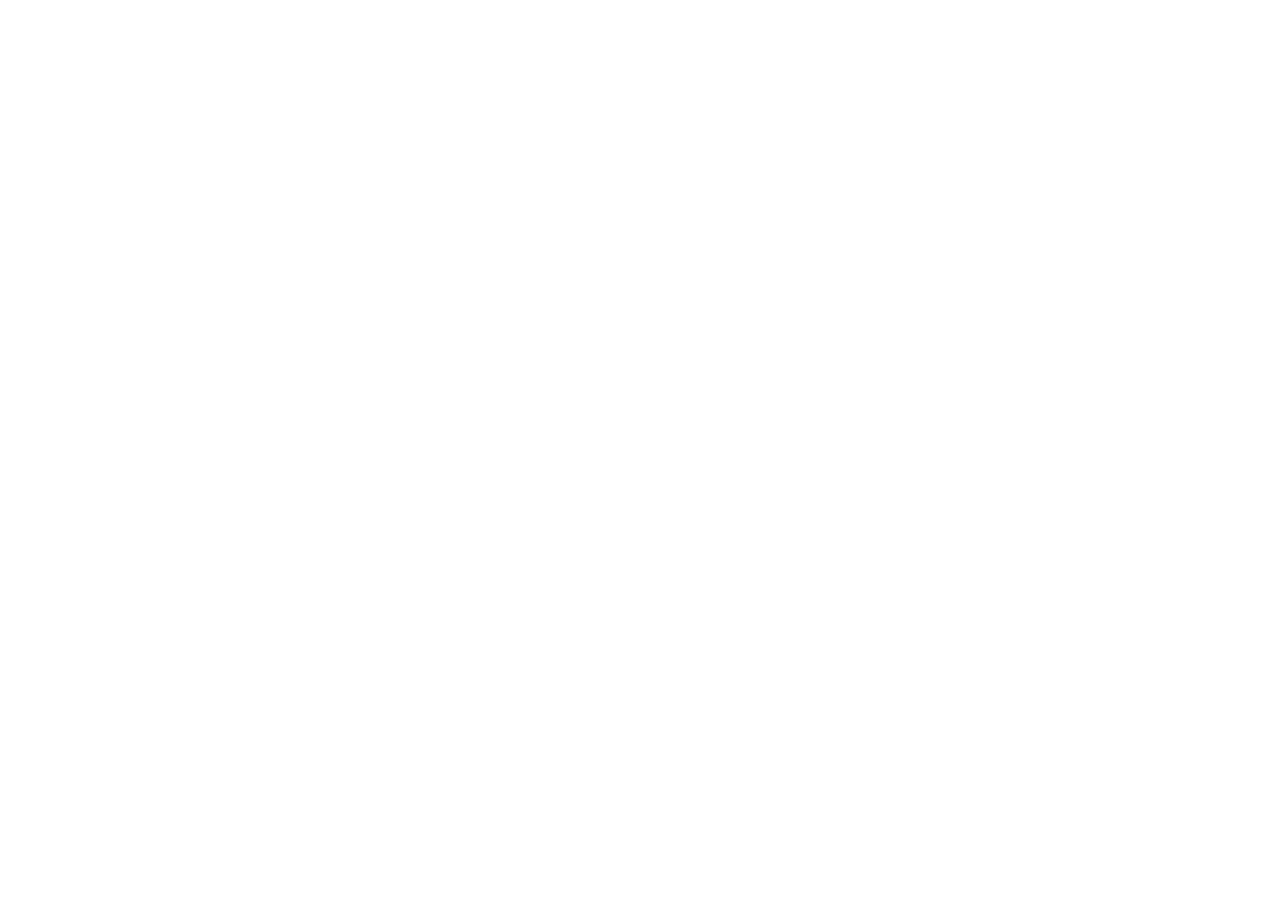
==== index.html @ 28203c08 "first commit" ====
<!DOCTYPE html>
<html lang="en">
<head>
    <meta charset="UTF-8">
    <meta http-equiv="X-UA-Compatible" content="IE=edge">
    <meta name="viewport" content="width=, initial-scale=1.0">
    <title>Document</title>
</head>
<body>
    
</body>
</html>
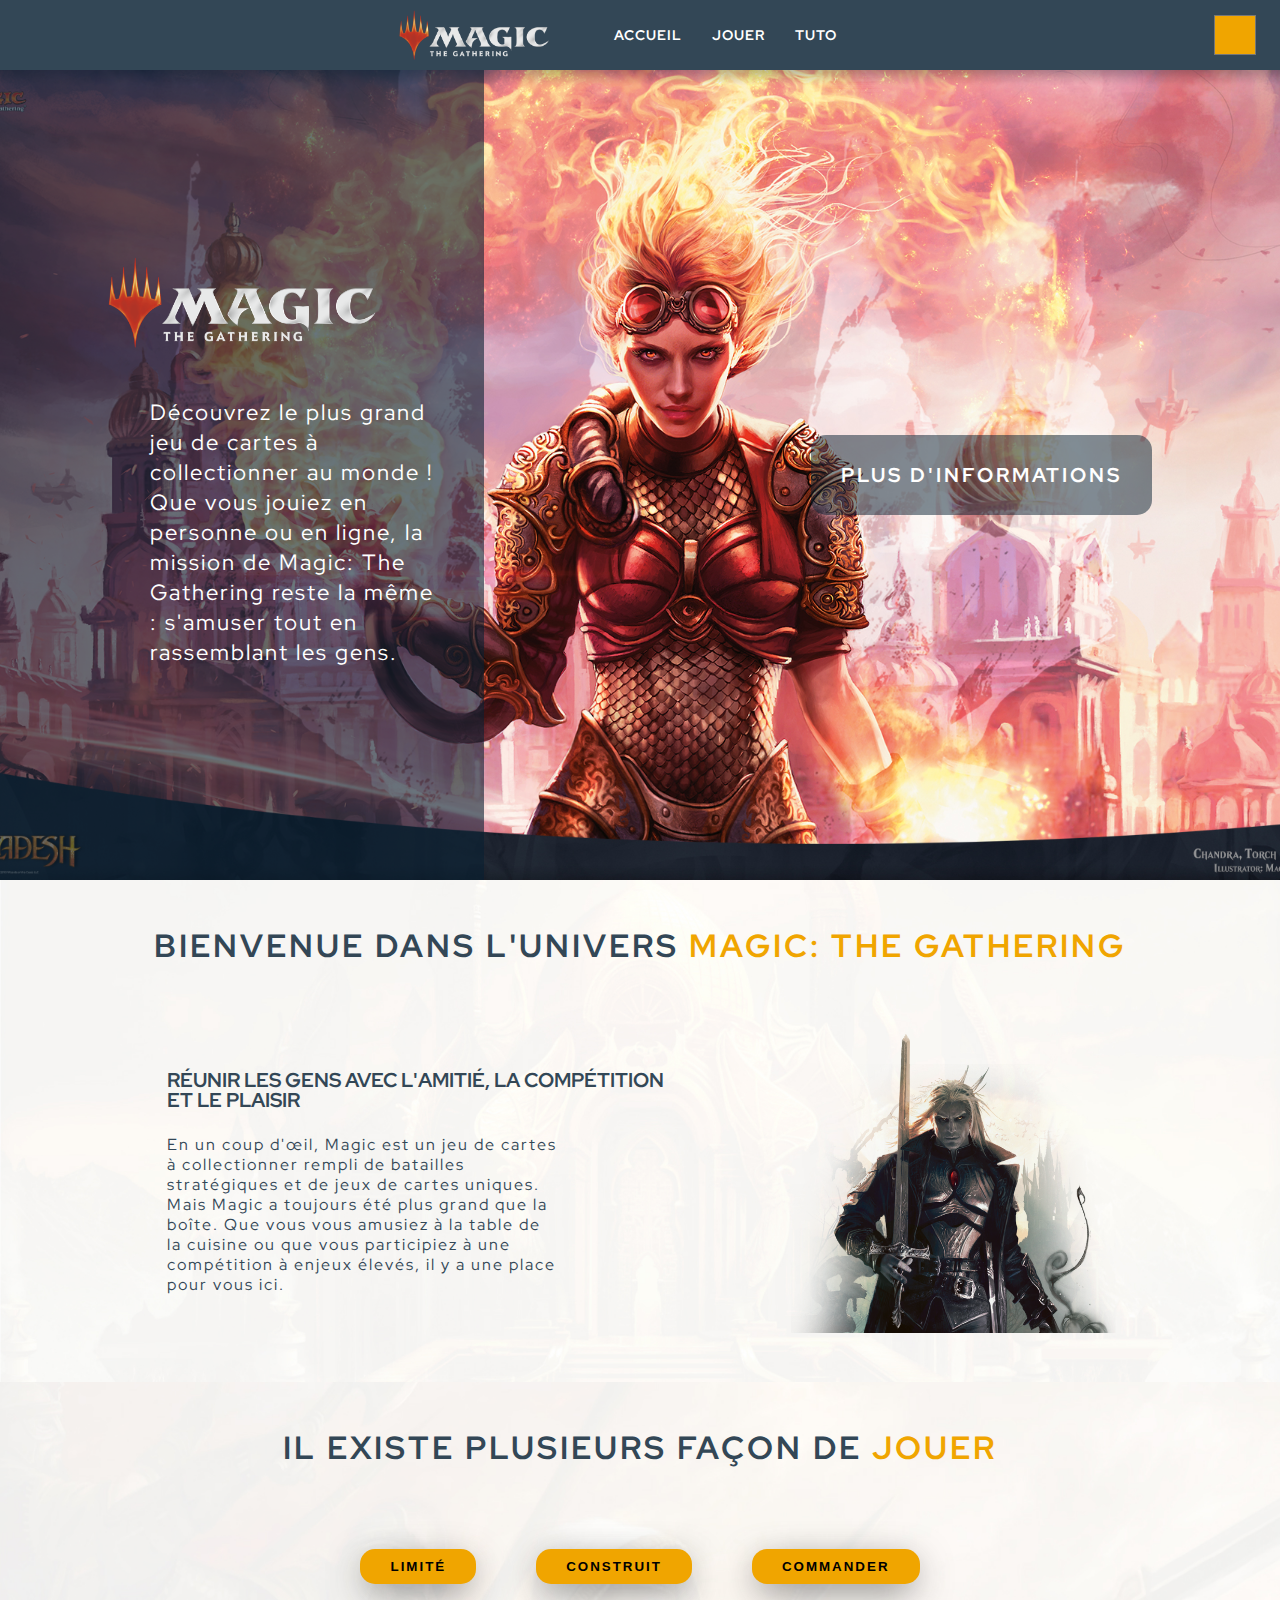
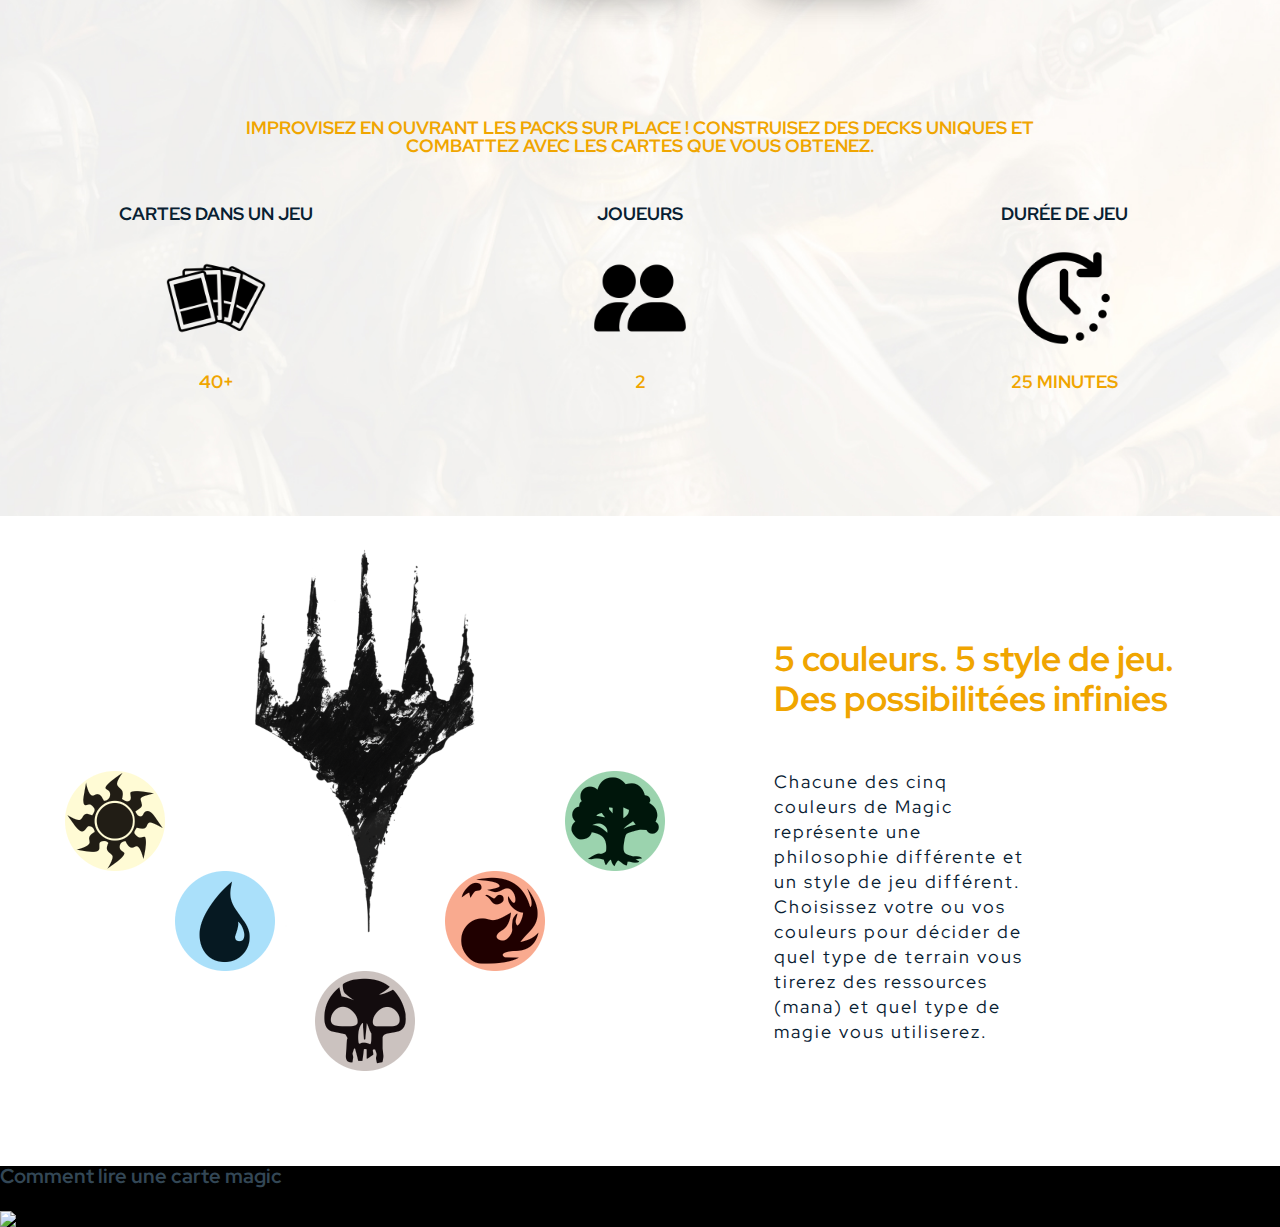
==== commit f8d9d9e6: "mainPage" ====
--- a/index.html
+++ b/index.html
@@ -1,12 +1,196 @@
 <!DOCTYPE html>
-<html lang="en">
+<html lang="fr">
 <head>
     <meta charset="UTF-8">
     <meta http-equiv="X-UA-Compatible" content="IE=edge">
     <meta name="viewport" content="width=, initial-scale=1.0">
-    <title>Document</title>
+    <link rel="stylesheet" type="text/css" href="./styles/style.css">
+    <link rel="preconnect" href="https://fonts.googleapis.com">
+    <link rel="preconnect" href="https://fonts.gstatic.com" crossorigin>
+    <link href="https://fonts.googleapis.com/css2?family=Red+Hat+Display:wght@400;500;700&display=swap" rel="stylesheet">
+    
+    <title>Magic The Gathering</title>
 </head>
 <body>
-    
+
+    <header>
+            <nav class="flex">
+                <img src="./img/picto/Logo-magic.png" alt="Logo Magic" class="logo">
+                <ul class="flex">
+                    <li><a href="#">Accueil</a></li>
+                    <li><a href="#gameplay">Jouer</a></li>
+                    <li><a href="#lecture">Tuto</a></li>
+                    <li><input class="color" type="color" id="head" value="#F0A500" name="head"></li>
+                </ul>
+            </nav>
+            <div class="head flex">
+                <div class="container">
+                    <img src="./img/picto/Logo-magic.png" alt="Logo Magic the Gathering">
+                    <p>Découvrez le plus grand jeu de cartes à collectionner au monde ! Que vous jouiez en personne ou en ligne, la mission de Magic: The Gathering reste la même : s'amuser tout en rassemblant les gens.</p>
+                </div>
+                <a href="/extensions">Plus d'informations</a>
+        </div>
+    </header>
+
+    <div class="welcome">
+        <div>
+            <h1>Bienvenue dans l'univers<span>  Magic: the Gathering</span></h1>
+            <article class="flex">
+                <div class="wrap">
+                    <h2>RÉUNIR LES GENS AVEC L'AMITIÉ, LA COMPÉTITION ET LE PLAISIR</h2>
+                    <P>En un coup d'œil, Magic est un jeu de cartes à collectionner rempli de batailles stratégiques et de jeux de cartes uniques. Mais Magic a toujours été plus grand que la boîte. Que vous vous amusiez à la table de la cuisine ou que vous participiez à une compétition à enjeux élevés, il y a une place pour vous ici.</P>
+                </div>
+                <figure></figure>
+            </article>
+        </div>
+    </div>
+
+    <section id="gameplay" class="gameplay">
+        <div>
+            <h2>Il existe plusieurs façon de <span>jouer</span></h2>
+            <div class="btn">
+                <button onclick="maFonction()">Limité</button>
+                <button onclick="maFonction2()">Construit</button>
+                <button onclick="maFonction3()">Commander</button>
+            </div>
+            <div class="article1" id="maDIV">
+                <p class="intro">Improvisez en ouvrant les packs sur place ! Construisez des decks uniques et combattez avec les cartes que vous obtenez.</p>
+                <article>
+                    <p>CARTES DANS UN JEU</p>
+                    <img src="./img/picto/card-games.png" alt="cartes">
+                    <p>40+</p>
+                </article>
+                <article>
+                    <p>Joueurs</p>
+                    <img src="./img/picto/people.png" alt="joueur">
+                    <p>2</p>
+                </article>
+                <article>
+                    <p>Durée de jeu</p>
+                    <img src="./img/picto/time.png" alt="durée">
+                    <p>25 minutes</p>
+                </article>
+            </div> 
+            <div class="article" id="maDIV2">
+                <p class="intro">Vos cartes, votre deck, votre victoire ! Construisez le deck ultime, puis affrontez vos concurrents et régnez victorieux.</p>
+                <article>
+                    <p>CARTES DANS UN JEU</p>
+                    <img src="./img/picto/card-games.png" alt="cartes">
+                    <p>60+</p>
+                </article>
+                <article>
+                    <p>Joueurs</p>
+                    <img src="./img/picto/people.png" alt="joueur">
+                    <p>2</p>
+                </article>
+                <article>
+                    <p>Durée de jeu</p>
+                    <img src="./img/picto/time.png" alt="durée">
+                    <p>25 minutes</p>
+                </article>
+            </div>
+            <div class="article" id="maDIV3">
+                <p class="intro">Avez-vous ce qu'il faut pour être le dernier debout? Préparez-vous à affronter plusieurs adversaires à la fois !</p>
+                <article>
+                    <p>CARTES DANS UN JEU</p>
+                    <img src="./img/picto/card-games.png" alt="cartes">
+                    <p>100</p>
+                </article>
+                <article>
+                    <p>Joueurs</p>
+                    <img src="./img/picto/people.png" alt="joueur">
+                    <p>2+</p>
+                </article>
+                <article>
+                    <p>Durée de jeu</p>
+                    <img src="./img/picto/time.png" alt="durée">
+                    <p>50 minutes</p>
+                </article>
+            </div>
+        </div>
+    </section>
+
+    <section id="gamestyle" class="gamestyle">
+        <div class="infinite">
+            <div class="wrapper">
+                <button onclick="gametype()" class="basestyle"></button>
+                <button onclick="gametype1()" class="white color"></button>
+                <button onclick="gametype2()" class="blue color"></button>
+                <button onclick="gametype3()" class="black color"></button>
+                <button onclick="gametype4()" class="red color"></button>
+                <button onclick="gametype5()" class="green color"></button>
+            </div>
+            <div class="text basetext" id="base">
+                <h2>5 couleurs. 5 style de jeu. Des possibilitées infinies</h2>
+                <p>Chacune des cinq couleurs de Magic représente une philosophie différente et un style de jeu différent. Choisissez votre ou vos couleurs pour décider de quel type de terrain vous tirerez des ressources (mana) et quel type de magie vous utiliserez.</p>
+            </div>
+            <div class="text" id="white">
+                <h2>BLANC</h2>
+                <p>White fait le travail avec le travail d'équipe et l'équilibre. Couleur défensive la plus puissante, le blanc utilise des sorts de protection pour protéger vos créatures des attaques ennemies !</p>
+            </div>
+            <div class="text" id="blue">
+                <h2>Bleu</h2>
+                <p>Bleu sélectionne les stratégies de l'adversaire, puis les écrase. La prévoyance est la clé du succès lorsque vous jouez cette couleur. Il est plus fort lorsqu'il est joué défensivement, ce qui signifie planifier deux, voire cinq pas d'avance.</p>
+            </div>
+            <div class="text" id="black">
+                <h2>Noir</h2>
+                <p>De la puissance, peu importe le prix. Le noir est l'endroit où vous pouvez trouver des créatures effrayantes comme des vampires, des démons et des morts-vivants errants. C'est aussi là que vous échangerez des ressources (parfois même de la vie !) afin de détruire votre opposition.</p>
+            </div>
+            <div class="text" id="red">
+                <h2>Rouge</h2>
+                <p>Rouge veut gagner vite et gagner maintenant. Le rouge est joué comme une couleur agressive qui utilise la puissance, les dégâts et les tactiques de jeu rapide pour décimer les adversaires.</p>
+            </div>
+            <div class="text" id="green">
+                <h2>Vert</h2>
+                <p>Un excellent choix pour les débutants, le vert est rempli des créatures les plus féroces de la nature : plus elles sont grosses, mieux c'est ! Le vert joue avec une force aussi imparable que la nature elle-même. Amoureux des animaux, cette couleur est pour vous.</p>
+            </div>
+        </div>
+    </section>
+
+    <section id="lecture">
+        <div>
+            <h2>Comment lire une carte magic</h2>
+            <img src="" alt="carte magic">
+        </div>
+    </section>
+
+    <footer>
+        <div>
+            <ul>
+                <ul>
+                    <li><a href="https://www.facebook.com/MagicTheGathering.fr/?brand_redir=201120755306"></a></li>
+                    <li><a href="https://twitter.com/wizards_magic"></a></li>
+                    <li><a href="https://www.twitch.tv/magic"></a></li>
+                    <li><a href="https://www.youtube.com/channel/UC8ZGymAvfP97qJabgqUkz4A"></a></li>
+                </ul>
+            </ul>
+            <ul>
+                <ul>
+                    <li><a href=""></a></li>
+                    <li><a href=""></a></li>
+                    <li><a href=""></a></li>
+                    <li><a href=""></a></li>
+                </ul>
+            </ul>
+            <ul>
+                <ul>
+                    <li><a href=""></a></li>
+                    <li><a href=""></a></li>
+                    <li><a href=""></a></li>
+                    <li><a href=""></a></li>
+                </ul>
+            </ul>
+            <ul>
+                <ul>
+                    <li><a href=""></a></li>
+                    <li><a href=""></a></li>
+                    <li><a href=""></a></li>
+                    <li><a href=""></a></li>
+                </ul>
+            </ul>
+        </div>
+    </footer>
+<script type="text/javascript" src="./js/script.js"></script>
 </body>
+
 </html>--- a/styles/style.css
+++ b/styles/style.css
@@ -0,0 +1,461 @@
+@charset "UTF-8";
+html, body, div, span, applet, object, iframe,
+h1, h2, h3, h4, h5, h6, p, blockquote, pre,
+a, abbr, acronym, address, big, cite, code,
+del, dfn, em, img, ins, kbd, q, s, samp,
+small, strike, strong, sub, sup, tt, var,
+b, u, i, center,
+dl, dt, dd, ol, ul, li,
+fieldset, form, label, legend,
+table, caption, tbody, tfoot, thead, tr, th, td,
+article, aside, canvas, details, embed,
+figure, figcaption, footer, header, hgroup,
+menu, nav, output, ruby, section, summary,
+time, mark, audio, video {
+  margin: 0;
+  padding: 0;
+  border: 0;
+  font-size: 100%;
+  font: inherit;
+  vertical-align: baseline;
+}
+
+/* HTML5 display-role reset for older browsers */
+article, aside, details, figcaption, figure,
+footer, header, hgroup, menu, nav, section {
+  display: block;
+}
+
+body {
+  line-height: 1;
+}
+
+ol, ul {
+  list-style: none;
+}
+
+.flex {
+  display: -webkit-box;
+  display: -ms-flexbox;
+  display: flex;
+  -ms-flex-wrap: wrap;
+      flex-wrap: wrap;
+}
+
+body {
+  background-color: #000000;
+  margin: 0;
+  font-family: 'Red Hat Display', sans-serif;
+}
+
+h2 {
+  color: #334756;
+  font-weight: 700;
+  font-size: 20px;
+  margin-bottom: 25px;
+}
+
+nav {
+  -webkit-box-pack: center;
+      -ms-flex-pack: center;
+          justify-content: center;
+  -webkit-box-align: center;
+      -ms-flex-align: center;
+          align-items: center;
+  background-color: #334756;
+  padding: 10px 0;
+  font-size: 14px;
+  font-weight: 700;
+  letter-spacing: 1px;
+  text-transform: uppercase;
+}
+
+nav .logo {
+  height: 50px;
+  width: 150px;
+}
+
+nav ul {
+  margin-left: 50px;
+}
+
+nav ul li {
+  padding: 15px;
+}
+
+nav ul li a {
+  color: White;
+  text-decoration: none;
+  vertical-align: center;
+}
+
+nav ul li a:hover {
+  color: #F0A500;
+}
+
+nav ul .color {
+  position: absolute;
+  height: 50px;
+  width: 50px;
+  top: 10px;
+  right: 20px;
+  background: none;
+  border: none;
+}
+
+header .head {
+  background-image: url(../img/images/943281.jpg);
+  -webkit-box-align: center;
+      -ms-flex-align: center;
+          align-items: center;
+  background-position: center center;
+  background-size: cover;
+}
+
+header .head .container {
+  background-color: #0820329a;
+  display: -webkit-box;
+  display: -ms-flexbox;
+  display: flex;
+  -webkit-box-orient: vertical;
+  -webkit-box-direction: normal;
+      -ms-flex-direction: column;
+          flex-direction: column;
+  -webkit-box-pack: center;
+      -ms-flex-pack: center;
+          justify-content: center;
+  width: 30%;
+  padding: 0 50px;
+  height: 90vh;
+}
+
+header .head .container img {
+  width: 70%;
+  display: block;
+  margin: 0 auto;
+  margin-bottom: 25px;
+}
+
+header .head .container p {
+  color: white;
+  line-height: 30px;
+  font-size: 22px;
+  letter-spacing: 2px;
+  padding: 25px 0px 25px 100px;
+}
+
+header .head a {
+  display: block;
+  position: absolute;
+  color: white;
+  font-weight: 700;
+  letter-spacing: 3px;
+  text-decoration: none;
+  text-transform: uppercase;
+  border-radius: 15px;
+  font-size: 20px;
+  right: 10%;
+  background-color: #08203281;
+  padding: 30px;
+}
+
+.welcome {
+  background-image: url(../img/images/présentationbg1.jpg);
+  background-size: cover;
+  background-position: center bottom;
+}
+
+.welcome div {
+  padding: 50px 0 0;
+}
+
+.welcome div h1 {
+  font-size: 32px;
+  font-weight: 700;
+  letter-spacing: 3px;
+  text-align: center;
+  color: #334756;
+  text-transform: uppercase;
+}
+
+.welcome div h1 span {
+  color: #F0A500;
+}
+
+.welcome div article {
+  -webkit-box-pack: center;
+      -ms-flex-pack: center;
+          justify-content: center;
+  -webkit-box-align: center;
+      -ms-flex-align: center;
+          align-items: center;
+  padding: 20px 0 0;
+}
+
+.welcome div article .wrap {
+  width: 40%;
+  margin-right: 25px;
+  padding: 0 30px;
+}
+
+.welcome div article .wrap p {
+  color: #334756;
+  font-size: 400;
+  letter-spacing: 2px;
+  line-height: 20px;
+  padding-right: 120px;
+}
+
+.welcome div article figure {
+  width: 30%;
+  margin-left: 25px;
+  background-image: url(../img/images/pngwing.com.png);
+  background-size: contain;
+  background-repeat: no-repeat;
+  background-position: center;
+  height: 400px;
+}
+
+.gameplay {
+  background-image: url(../img/images/gameplaybg.jpg);
+  background-size: cover;
+  background-position: top left;
+}
+
+.gameplay div {
+  padding: 50px 0;
+}
+
+.gameplay div h2 {
+  color: #334756;
+  text-align: center;
+  text-transform: uppercase;
+  font-size: 32px;
+  font-weight: 700;
+  letter-spacing: 3px;
+}
+
+.gameplay div h2 span {
+  color: #F0A500;
+}
+
+.gameplay div .btn {
+  display: -webkit-box;
+  display: -ms-flexbox;
+  display: flex;
+  -webkit-box-pack: center;
+      -ms-flex-pack: center;
+          justify-content: center;
+}
+
+.gameplay div .btn button {
+  display: block;
+  background-color: #F0A500;
+  text-transform: uppercase;
+  font-weight: 700;
+  letter-spacing: 2px;
+  cursor: pointer;
+  border-radius: 15px;
+  -webkit-box-shadow: 0px 10px 37px -6px rgba(25, 25, 25, 0.67);
+          box-shadow: 0px 10px 37px -6px rgba(25, 25, 25, 0.67);
+  border: 0;
+  padding: 10px 30px;
+  margin: 10px 30px;
+  -webkit-transition: all ease 0.5s;
+  transition: all ease 0.5s;
+}
+
+.gameplay div .btn button:hover {
+  color: white;
+  background-color: #082032;
+  -webkit-box-shadow: 0px 10px 37px -6px #F0A500;
+          box-shadow: 0px 10px 37px -6px #F0A500;
+}
+
+.gameplay div p {
+  text-align: center;
+  margin: 0 auto;
+  font-size: 18px;
+}
+
+.gameplay div .article1 {
+  display: -webkit-box;
+  display: -ms-flexbox;
+  display: flex;
+  -ms-flex-wrap: wrap;
+      flex-wrap: wrap;
+  -webkit-box-pack: center;
+      -ms-flex-pack: center;
+          justify-content: center;
+}
+
+.gameplay div .article1 .intro {
+  display: block;
+  width: 70%;
+}
+
+.gameplay div .article1 article {
+  display: block;
+  width: 30%;
+  margin: 0 20px;
+}
+
+.gameplay div .article1 article img {
+  height: 100px;
+  display: block;
+  margin: 0 auto;
+}
+
+.gameplay div .article1 p {
+  text-transform: uppercase;
+  font-weight: 700;
+  font-size: 18px;
+  color: #082032;
+  padding: 25px 0;
+}
+
+.gameplay div .article1 p:nth-last-of-type(1) {
+  color: #F0A500;
+}
+
+.gameplay div .article {
+  display: none;
+  -ms-flex-wrap: wrap;
+      flex-wrap: wrap;
+  -webkit-box-pack: center;
+      -ms-flex-pack: center;
+          justify-content: center;
+}
+
+.gameplay div .article .intro {
+  display: block;
+  width: 70%;
+}
+
+.gameplay div .article article {
+  display: block;
+  width: 30%;
+  margin: 0 20px;
+}
+
+.gameplay div .article article img {
+  height: 100px;
+  display: block;
+  margin: 0 auto;
+}
+
+.gameplay div .article p {
+  text-transform: uppercase;
+  font-weight: 700;
+  font-size: 18px;
+  color: #082032;
+  padding: 25px 0;
+}
+
+.gameplay div .article p:nth-last-of-type(1) {
+  color: #F0A500;
+}
+
+.gamestyle {
+  color: white;
+  background-color: white;
+}
+
+.gamestyle .infinite {
+  display: -webkit-box;
+  display: -ms-flexbox;
+  display: flex;
+  -ms-flex-pack: distribute;
+      justify-content: space-around;
+  -ms-flex-wrap: wrap;
+      flex-wrap: wrap;
+  -webkit-box-align: center;
+      -ms-flex-align: center;
+          align-items: center;
+  padding: 25px 10px;
+}
+
+.gamestyle .infinite .wrapper {
+  position: relative;
+  height: 600px;
+}
+
+.gamestyle .infinite .wrapper .color {
+  display: block;
+  position: absolute;
+  height: 100px;
+  width: 100px;
+  background-size: cover;
+  cursor: pointer;
+  border: none;
+  background-color: transparent;
+}
+
+.gamestyle .infinite .wrapper .basestyle {
+  border: none;
+  background-color: transparent;
+  display: block;
+  cursor: pointer;
+  width: 600px;
+  height: 400px;
+  background-image: url(../img/picto/info.png);
+  background-repeat: no-repeat;
+  background-size: contain;
+  background-position: center center;
+}
+
+.gamestyle .infinite .text {
+  width: 35%;
+  color: #F0A500;
+  height: 100%;
+  display: none;
+}
+
+.gamestyle .infinite .text h2 {
+  font-size: 35px;
+  margin-bottom: 50px;
+  line-height: 40px;
+  color: #F0A500;
+}
+
+.gamestyle .infinite .text p {
+  color: #082032;
+  font-size: 18px;
+  letter-spacing: 2px;
+  line-height: 25px;
+  padding-right: 180px;
+}
+
+.gamestyle .infinite .basetext {
+  display: block;
+}
+
+.gamestyle .infinite .white {
+  background-image: url(../img/picto/blanc.png);
+  bottom: 270px;
+}
+
+.gamestyle .infinite .blue {
+  background-image: url(../img/picto/bleu.png);
+  bottom: 170px;
+  left: 110px;
+}
+
+.gamestyle .infinite .black {
+  background-image: url(../img/picto/noir.png);
+  bottom: 70px;
+  left: 250px;
+}
+
+.gamestyle .infinite .red {
+  background-image: url(../img/picto/rouge.png);
+  bottom: 170px;
+  left: 380px;
+}
+
+.gamestyle .infinite .green {
+  background-image: url(../img/picto/vert.png);
+  bottom: 270px;
+  left: 500px;
+}
+/*# sourceMappingURL=style.css.map */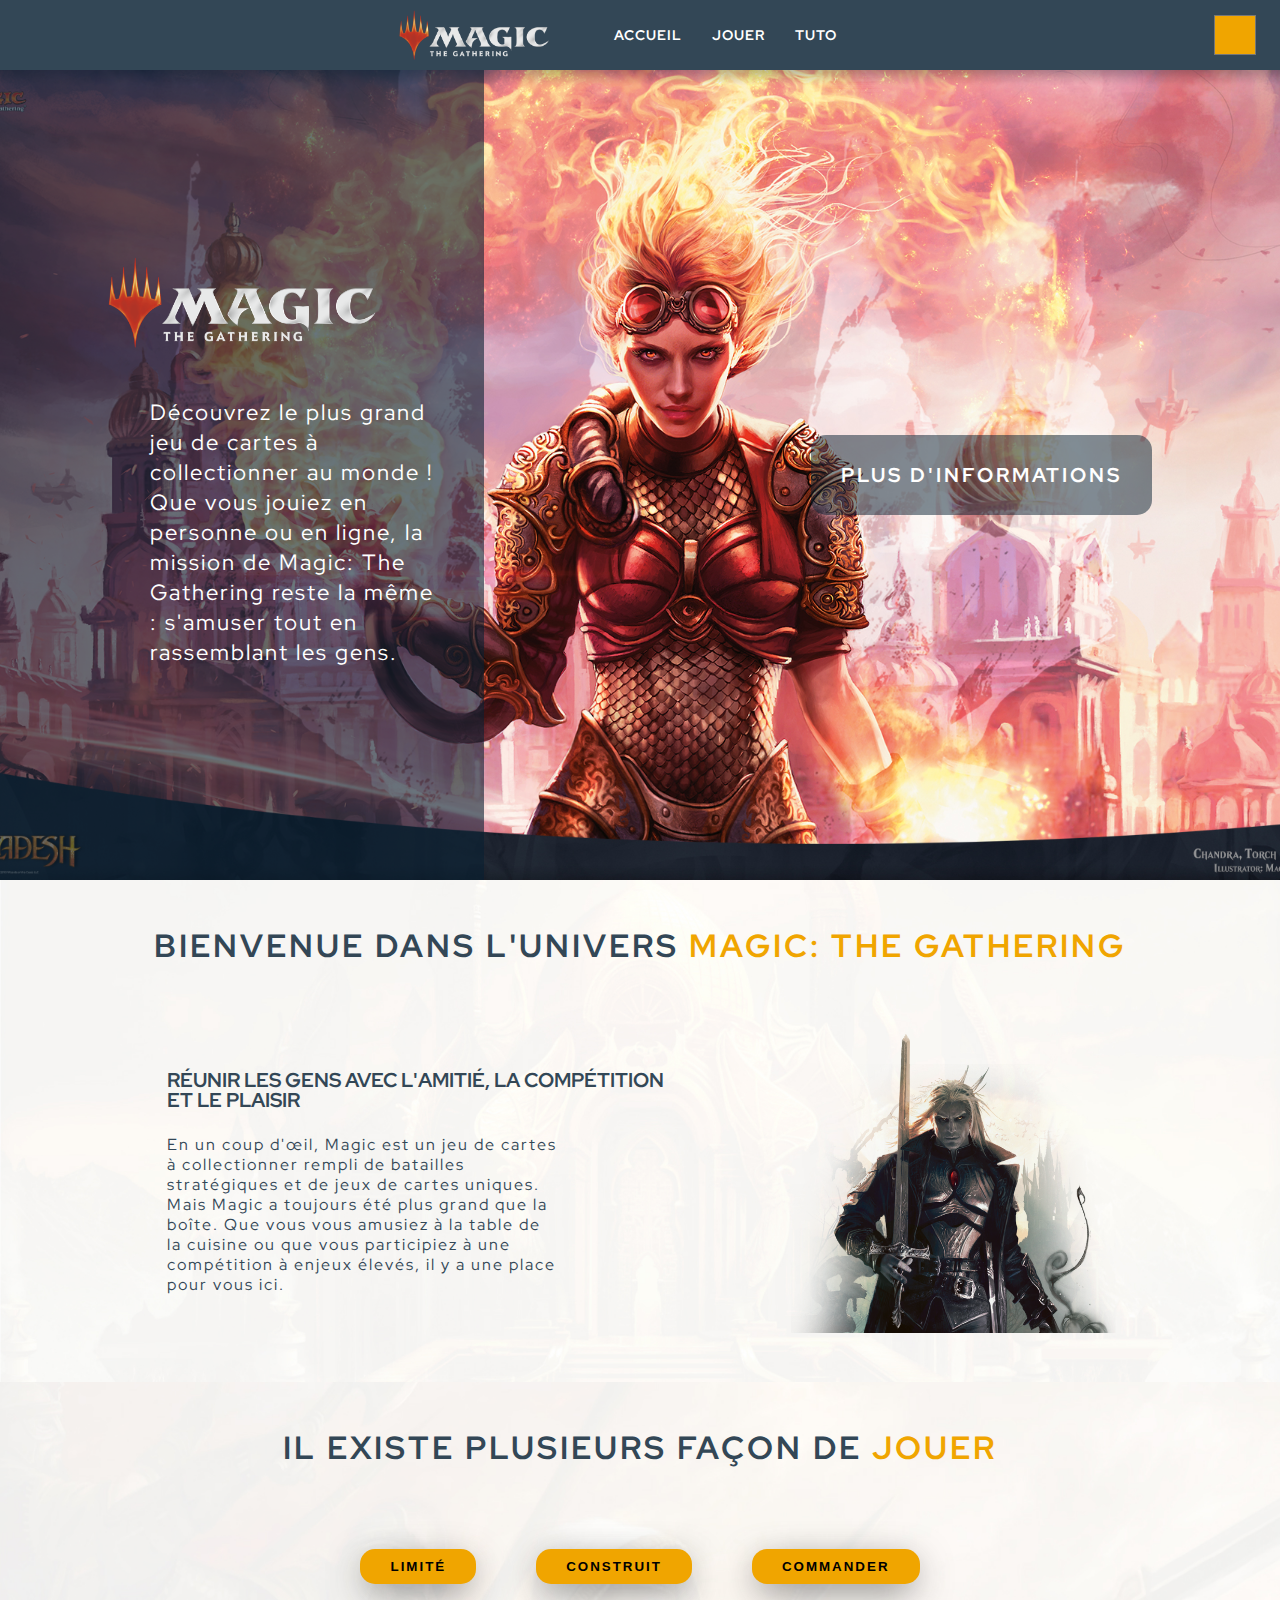
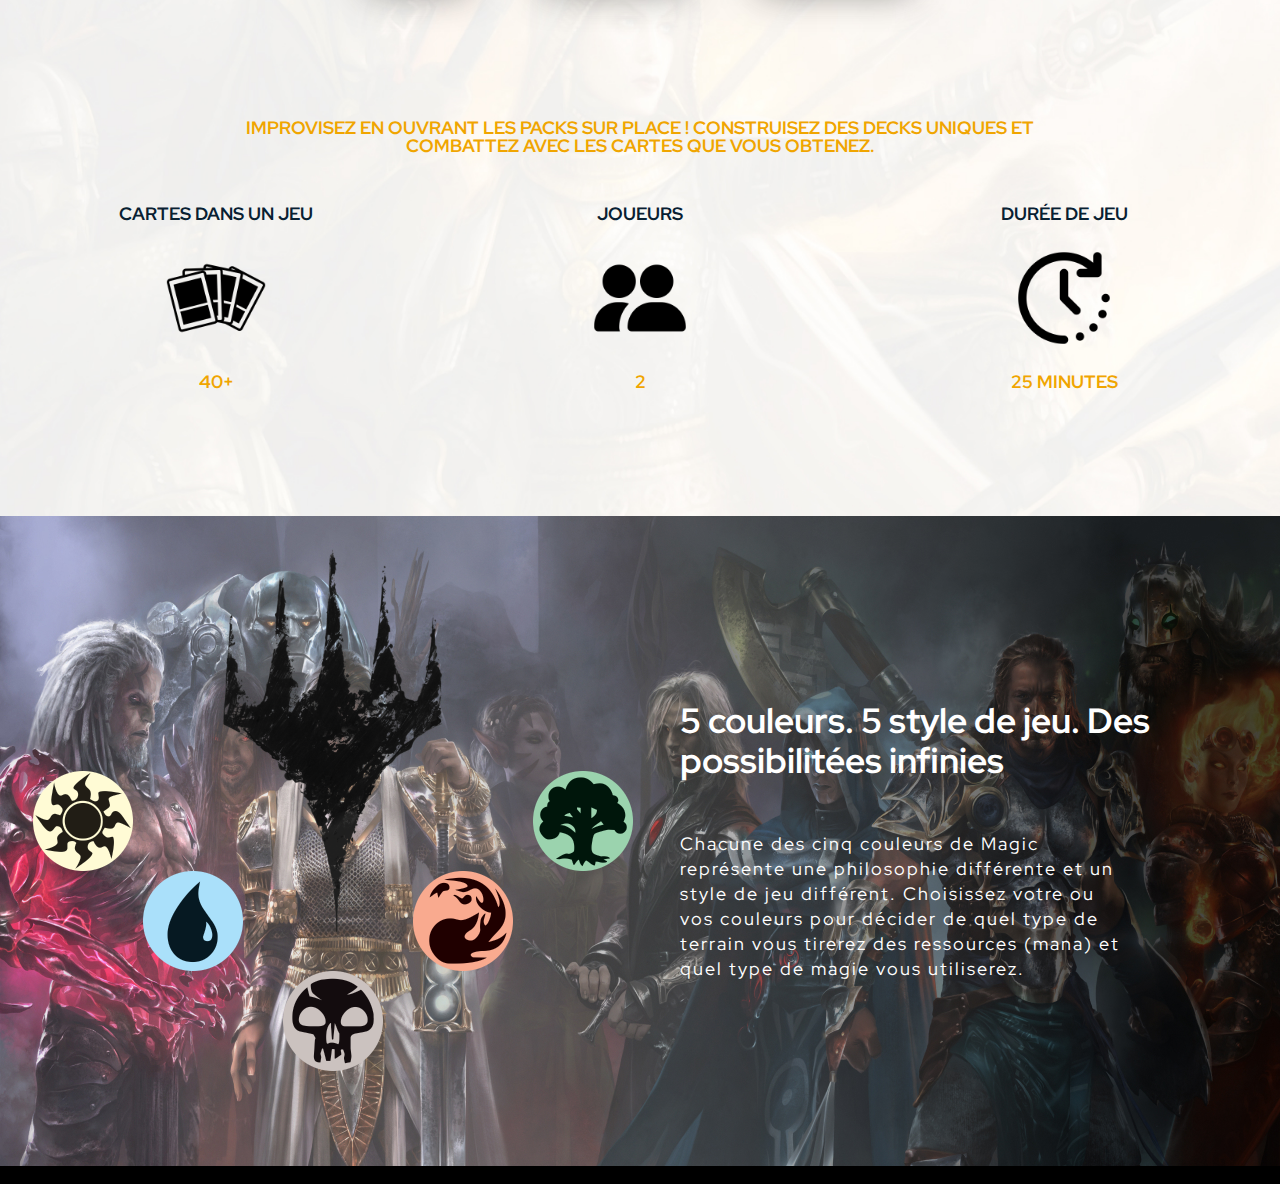
==== commit c691c48b: "Merge pull request #1 from Guillaumelsn/test" ====
--- a/index.html
+++ b/index.html
@@ -146,14 +146,6 @@
             </div>
         </div>
     </section>
-
-    <section id="lecture">
-        <div>
-            <h2>Comment lire une carte magic</h2>
-            <img src="" alt="carte magic">
-        </div>
-    </section>
-
     <footer>
         <div>
             <ul>
@@ -166,26 +158,7 @@
             </ul>
             <ul>
                 <ul>
-                    <li><a href=""></a></li>
-                    <li><a href=""></a></li>
-                    <li><a href=""></a></li>
-                    <li><a href=""></a></li>
-                </ul>
-            </ul>
-            <ul>
-                <ul>
-                    <li><a href=""></a></li>
-                    <li><a href=""></a></li>
-                    <li><a href=""></a></li>
-                    <li><a href=""></a></li>
-                </ul>
-            </ul>
-            <ul>
-                <ul>
-                    <li><a href=""></a></li>
-                    <li><a href=""></a></li>
-                    <li><a href=""></a></li>
-                    <li><a href=""></a></li>
+                    <li><p>propriété de Guillaume L</p></li>
                 </ul>
             </ul>
         </div>
--- a/styles/style.css
+++ b/styles/style.css
@@ -373,6 +373,7 @@
       -ms-flex-align: center;
           align-items: center;
   padding: 25px 10px;
+  background-image: url(../img/images/bgGamestyle.jpg);
 }
 
 .gamestyle .infinite .wrapper {
@@ -405,25 +406,25 @@
 }
 
 .gamestyle .infinite .text {
-  width: 35%;
-  color: #F0A500;
+  width: 45%;
+  color: white;
   height: 100%;
   display: none;
+  padding: 0;
 }
 
 .gamestyle .infinite .text h2 {
   font-size: 35px;
   margin-bottom: 50px;
   line-height: 40px;
-  color: #F0A500;
+  color: white;
 }
 
 .gamestyle .infinite .text p {
-  color: #082032;
   font-size: 18px;
   letter-spacing: 2px;
   line-height: 25px;
-  padding-right: 180px;
+  padding-right: 20%;
 }
 
 .gamestyle .infinite .basetext {
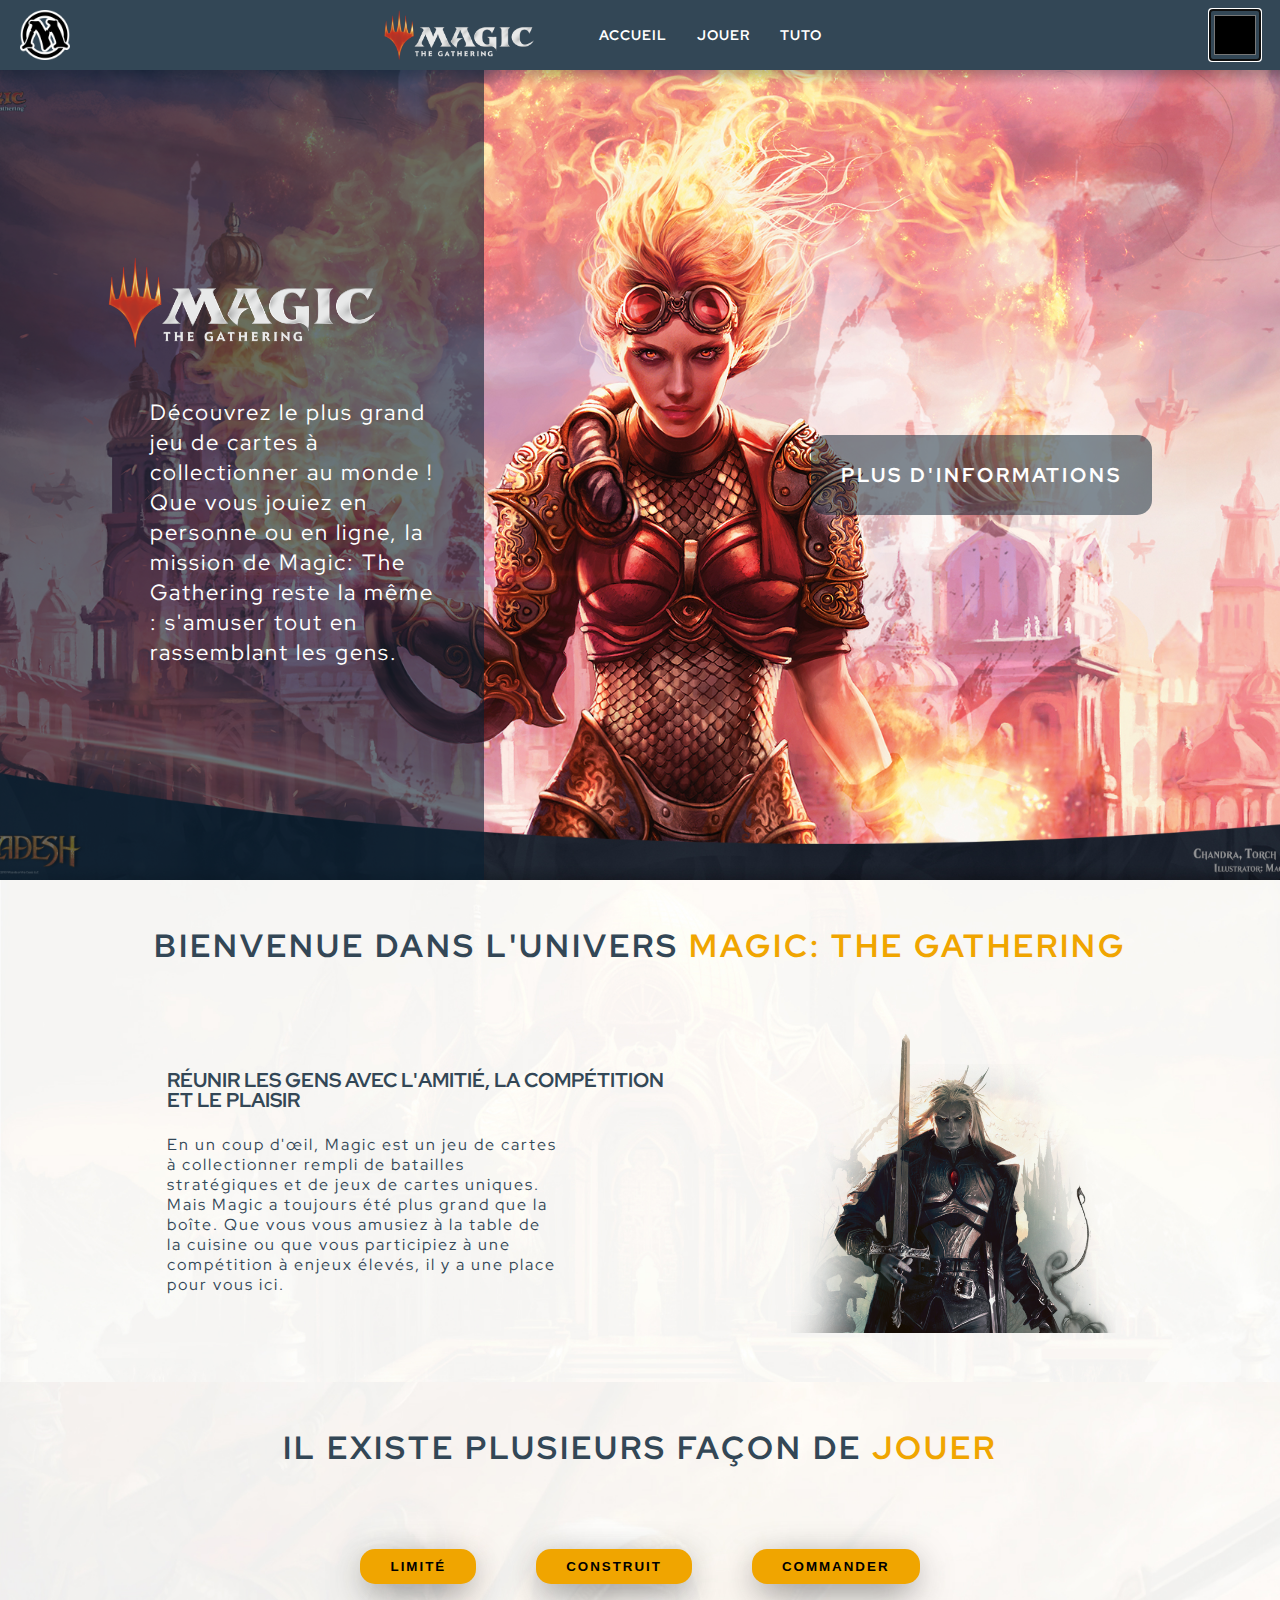
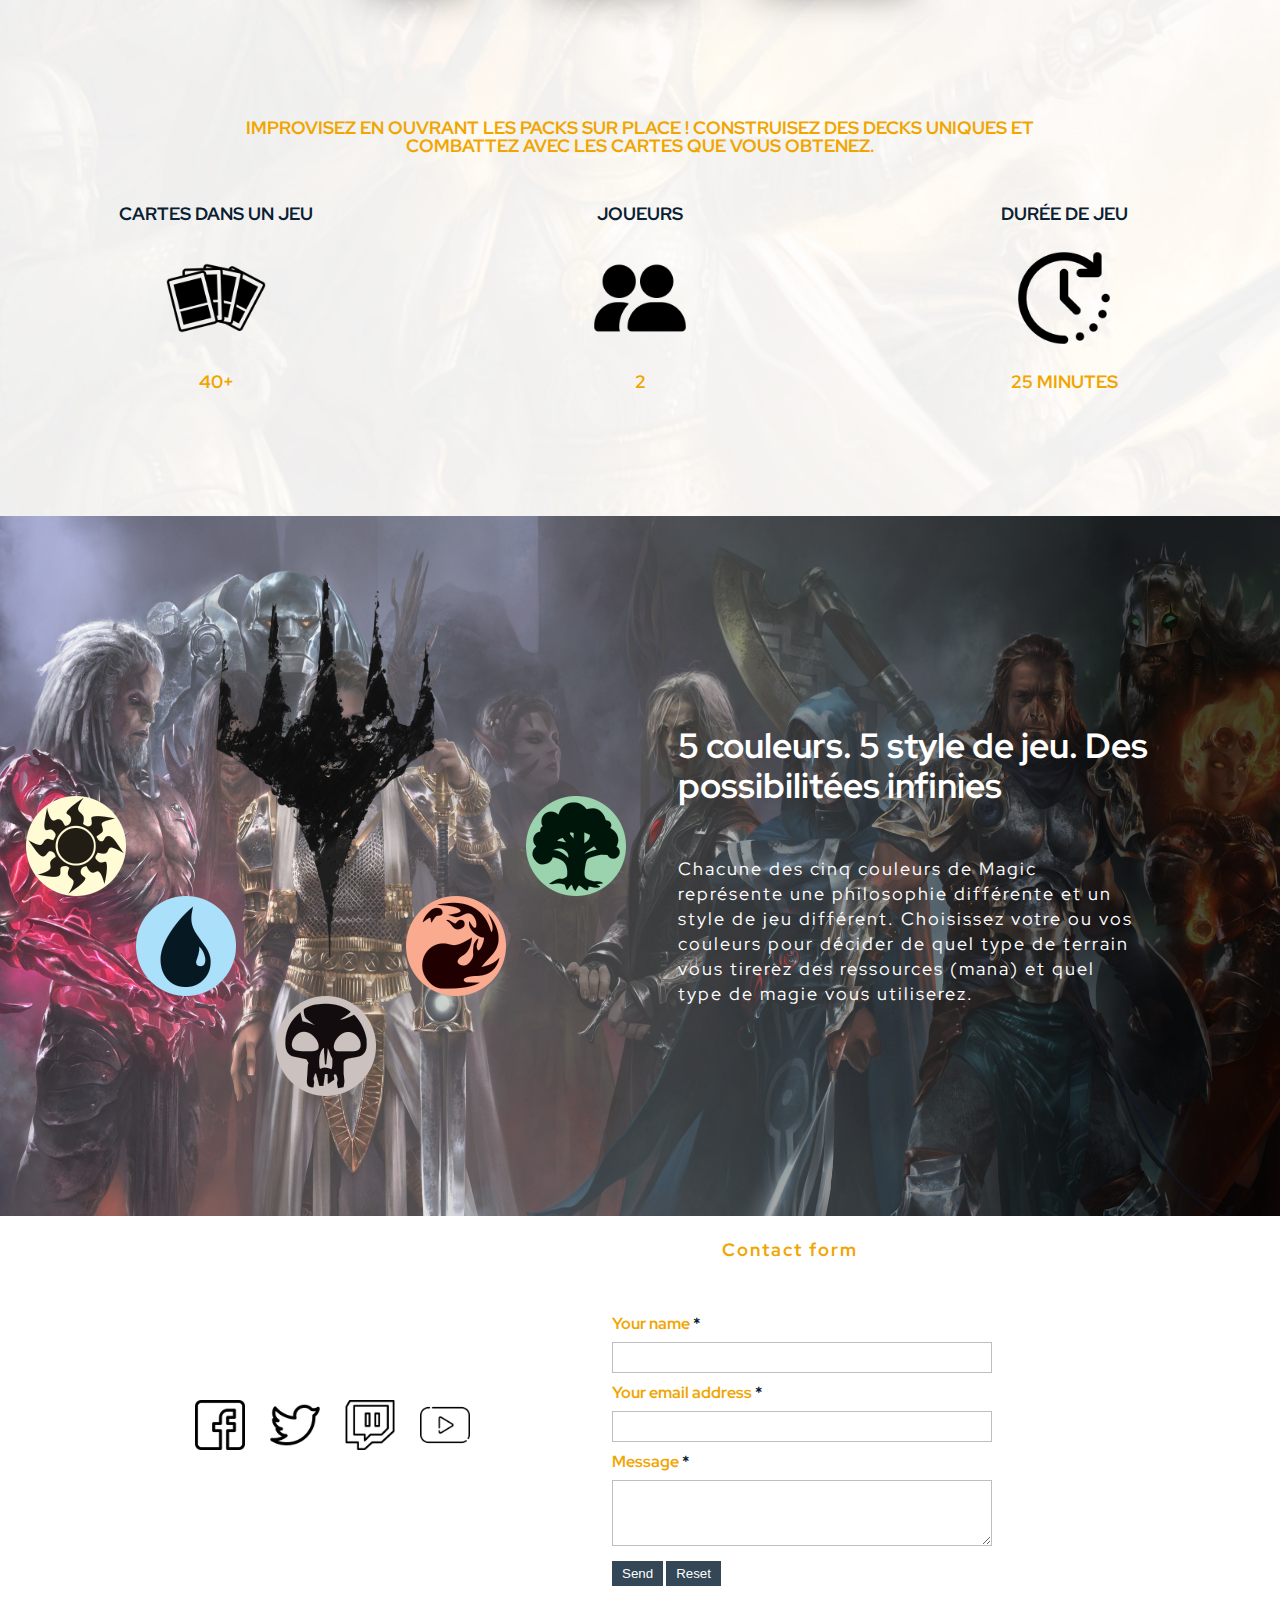
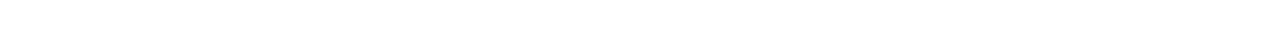
==== commit edad0579: "page non responsive" ====
--- a/index.html
+++ b/index.html
@@ -20,7 +20,10 @@
                     <li><a href="#">Accueil</a></li>
                     <li><a href="#gameplay">Jouer</a></li>
                     <li><a href="#lecture">Tuto</a></li>
-                    <li><input class="color" type="color" id="head" value="#F0A500" name="head"></li>
+                    <li>
+                        <input type="color" value="#ff0000" id="colorWell" class="color">
+                    </li>
+                    <li><button onclick="myFunction()">dark mode</button></li>
                 </ul>
             </nav>
             <div class="head flex">
@@ -34,7 +37,7 @@
 
     <div class="welcome">
         <div>
-            <h1>Bienvenue dans l'univers<span>  Magic: the Gathering</span></h1>
+            <h1>Bienvenue dans l'univers <span>Magic: the Gathering</span></h1>
             <article class="flex">
                 <div class="wrap">
                     <h2>RÉUNIR LES GENS AVEC L'AMITIÉ, LA COMPÉTITION ET LE PLAISIR</h2>
@@ -147,23 +150,68 @@
         </div>
     </section>
     <footer>
-        <div>
+        <div class="sociaux">
             <ul>
                 <ul>
-                    <li><a href="https://www.facebook.com/MagicTheGathering.fr/?brand_redir=201120755306"></a></li>
-                    <li><a href="https://twitter.com/wizards_magic"></a></li>
-                    <li><a href="https://www.twitch.tv/magic"></a></li>
-                    <li><a href="https://www.youtube.com/channel/UC8ZGymAvfP97qJabgqUkz4A"></a></li>
+                    <li><a href="https://www.facebook.com/MagicTheGathering.fr/?brand_redir=201120755306" target="blank">Facebook</a></li>
+                    <li><a href="https://twitter.com/wizards_magic" target="blank">Twitter</a></li>
+                    <li><a href="https://www.twitch.tv/magic" target="blank">Twitch</a></li>
+                    <li><a href="https://www.youtube.com/channel/UC8ZGymAvfP97qJabgqUkz4A" target="blank">Youtube</a></li>
                 </ul>
             </ul>
-            <ul>
-                <ul>
-                    <li><p>propriété de Guillaume L</p></li>
-                </ul>
-            </ul>
+        </div>
+        <div class="form">
+            <h2>Contact form</h2>
+            <form name="myForm" action="/file.php" onsubmit="return validateForm()" method="post">
+               <table class="form-style"
+                  <tr>
+                     <td>
+                        <label>
+                           Your name <span class="required">*</span>
+                        </label>
+                     </td>
+                     <td>
+                        <input type="text" name="name" class="long"/>
+                        <span class="error" id="errorname"></span>
+                     </td>
+                  </tr>
+                  <tr>
+                     <td>
+                        <label>
+                          Your email address <span class="required">*</span>
+                        </label>
+                     </td>
+                     <td>
+                        <input type="email" name="email" class="long"/>
+                        <span class="error" id="erroremail"></span>
+                     </td>
+                  </tr>
+                  <tr>
+                     <td>
+                        <label>
+                           Message <span class="required">*</span>
+                        </label>
+                     </td>
+                     <td>
+                        <textarea name="message" class="long field-textarea"></textarea>
+                        <span class="error" id="errormsg"></span>
+                     </td>
+                  </tr>
+                  <tr>
+                     <td></td>
+                     <td>
+                        <input type="submit" value="Send">      
+                        <input type="reset" value="Reset"> 
+                     </td>
+                  </tr>
+               </table>
+            </form>
         </div>
     </footer>
 <script type="text/javascript" src="./js/script.js"></script>
+<script type="text/javascript" src="./js/contact.js"></script>
+<script type="text/javascript" src="./js/colorpick.js"></script>
+
 </body>
 
 </html>--- a/styles/style.css
+++ b/styles/style.css
@@ -43,7 +43,6 @@
 }
 
 body {
-  background-color: #000000;
   margin: 0;
   font-family: 'Red Hat Display', sans-serif;
 }
@@ -68,6 +67,21 @@
   font-weight: 700;
   letter-spacing: 1px;
   text-transform: uppercase;
+}
+
+nav button {
+  border: 0;
+  display: block;
+  padding: 10px;
+  position: absolute;
+  height: 50px;
+  width: 50px;
+  top: 10px;
+  left: 20px;
+  background-image: url(../img/picto/darkmode.png);
+  background-color: transparent;
+  background-size: contain;
+  text-indent: -9999px;
 }
 
 nav .logo {
@@ -374,6 +388,7 @@
           align-items: center;
   padding: 25px 10px;
   background-image: url(../img/images/bgGamestyle.jpg);
+  padding: 50px 0;
 }
 
 .gamestyle .infinite .wrapper {
@@ -459,4 +474,137 @@
   bottom: 270px;
   left: 500px;
 }
+
+footer {
+  background-color: white;
+  padding: 25px 0;
+  -webkit-box-pack: center;
+      -ms-flex-pack: center;
+          justify-content: center;
+  display: -webkit-box;
+  display: -ms-flexbox;
+  display: flex;
+  -ms-flex-wrap: wrap;
+      flex-wrap: wrap;
+  -webkit-box-align: center;
+      -ms-flex-align: center;
+          align-items: center;
+}
+
+footer ul {
+  display: -webkit-box;
+  display: -ms-flexbox;
+  display: flex;
+  width: 10%;
+}
+
+footer ul li a {
+  display: block;
+  height: 50px;
+  width: 50px;
+  background-size: contain;
+  text-indent: -9000px;
+  margin-left: 25px;
+}
+
+footer ul li:nth-child(1) a {
+  background-image: url(../img/picto/facebook.png);
+}
+
+footer ul li:nth-child(2) a {
+  background-image: url(../img/picto/twitter.png);
+}
+
+footer ul li:nth-child(3) a {
+  background-image: url(../img/picto/twitch.png);
+}
+
+footer ul li:nth-child(4) a {
+  background-image: url(../img/picto/youtube.png);
+}
+
+footer .form {
+  width: 50%;
+}
+
+footer .form h2 {
+  text-align: center;
+  color: #F0A500;
+  font-size: 18px;
+  letter-spacing: 2px;
+}
+
+footer .form .form-style {
+  margin: 10px auto;
+  width: 400px;
+  padding: 20px 12px 10px 20px;
+}
+
+footer .form .form-style td {
+  padding: 0;
+  display: block;
+  list-style: none;
+  margin: 10px 0 0 0;
+}
+
+footer .form .form-style td label {
+  margin: 0 0 3px 0;
+  padding: 0px;
+  display: block;
+  font-weight: 700;
+  color: #F0A500;
+}
+
+footer .form .form-style td label .required {
+  color: #082032;
+}
+
+footer .form .form-style td input[type=submit], footer .form .form-style td input[type=reset] {
+  background-color: #334756;
+  padding: 5px 10px;
+  border: none;
+  color: white;
+  -webkit-box-shadow: none;
+          box-shadow: none;
+}
+
+footer .form .form-style td input[type=submit]:hover, footer .form .form-style td input[type=reset]:hover {
+  background-color: #082032;
+  color: #F0A500;
+}
+
+footer .form .form-style td .field-textarea {
+  height: 50px;
+}
+
+footer .form .form-style td input[type=text], footer .form .form-style td input[type=email], footer .form .form-style td textarea {
+  border: 1px solid #BEBEBE;
+  padding: 7px;
+  margin: 0px;
+}
+
+footer .form .form-style td .long {
+  width: 100%;
+}
+
+footer .form .form-style td .error {
+  color: #F0A500;
+}
+
+.dark-mode nav {
+  background-color: #082032;
+}
+
+.dark-mode header .head {
+  background-image: url(../img/images/cropped.jpg);
+}
+
+.dark-mode header .head .container {
+  background-color: #f0a40075;
+  color: #082032;
+}
+
+.dark-mode header .head a {
+  background-color: #f0a4009a;
+}
 /*# sourceMappingURL=style.css.map */